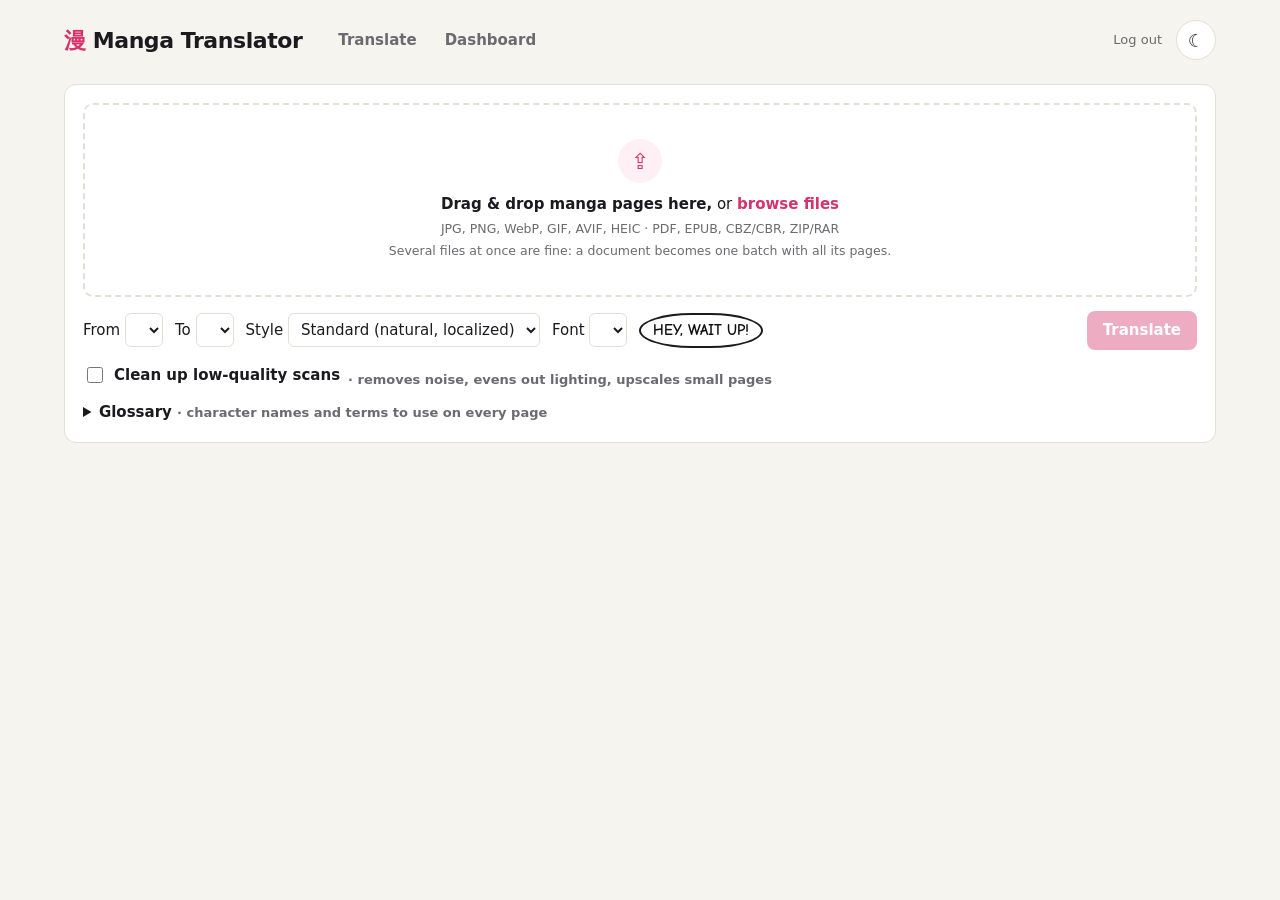
==== frontend/index.html @ 8e8c88ec "Scan cleanup and LaMa inpainting - LaMa (manga/anime fine-tune) rebuilds artwork behind text outside" ====
<!DOCTYPE html>
<html lang="en">
<head>
  <meta charset="UTF-8">
  <meta name="viewport" content="width=device-width, initial-scale=1">
  <title>Manga Translator</title>
  <link rel="stylesheet" href="style.css">
  <script>
    // Apply the saved theme (or the system setting) before the page draws, so it doesn't flash
    (function () {
      var saved = null;
      try { saved = localStorage.getItem("theme"); } catch (e) {}
      var dark = saved ? saved === "dark" : window.matchMedia("(prefers-color-scheme: dark)").matches;
      document.documentElement.dataset.theme = dark ? "dark" : "light";
    })();
  </script>
</head>
<body>
  <header>
    <a class="brand" href="/"><span class="kanji">漫</span> Manga Translator</a>
    <nav>
      <a href="/index.html">Translate</a>
      <a href="/dashboard.html">Dashboard</a>
    </nav>
    <div class="header-right">
      <span id="user-name" class="note"></span>
      <button id="logout" class="link-btn" type="button">Log out</button>
      <button id="theme-toggle" type="button" aria-label="Toggle dark mode"></button>
    </div>
  </header>

  <main>
    <section id="upload-panel" class="card">
      <label id="dropzone" for="file-input">
        <input id="file-input" type="file" multiple
               accept="image/*,.avif,.heic,.heif,.zip,.cbz,.epub,.rar,.cbr,.pdf" hidden>
        <span class="upload-icon">⇪</span>
        <span><strong>Drag &amp; drop manga pages here,</strong> or <span class="link">browse files</span></span>
        <small>JPG, PNG, WebP, GIF, AVIF, HEIC · PDF, EPUB, CBZ/CBR, ZIP/RAR</small>
        <small>Several files at once are fine: a document becomes one batch with all its pages.</small>
      </label>
      <div id="file-list" hidden>
        <div class="file-head">
          <span id="file-count" class="note"></span>
          <button id="clear-all" class="link-btn" type="button">✕ Clear all</button>
        </div>
        <div id="file-grid"></div>
      </div>
      <div class="controls">
        <label>From <select id="source-lang"></select></label>
        <label>To <select id="target-lang"></select></label>
        <label>Style
          <select id="style">
            <option value="standard">Standard (natural, localized)</option>
            <option value="honorifics">Keep honorifics</option>
            <option value="faithful">Faithful (scanlation style)</option>
          </select>
        </label>
        <label>Font <select id="font-style"></select></label>
        <span id="font-preview" class="font-preview font-manga" aria-hidden="true">Hey, wait up!</span>
        <button id="translate-btn" disabled>Translate</button>
      </div>
      <label class="check">
        <input type="checkbox" id="enhance">
        Clean up low-quality scans <span class="note">· removes noise, evens out lighting, upscales small pages</span>
      </label>
      <details class="glossary">
        <summary>Glossary <span class="note">· character names and terms to use on every page</span></summary>
        <textarea id="glossary" rows="3" placeholder="悟飯 = Gohan&#10;ビースト = Beast&#10;気 = ki"></textarea>
      </details>
      <p id="mode-note" class="note" hidden></p>
    </section>

    <section id="progress-panel" class="card" hidden>
      <div id="batch-progress" hidden>
        <div class="bar"><div id="bar-fill"></div></div>
        <p id="batch-count" class="note"></p>
      </div>
      <ol id="stages">
        <li data-stage="detecting">Detect bubbles</li>
        <li data-stage="reading">Read text</li>
        <li data-stage="translating">Translate</li>
        <li data-stage="cleaning">Erase text</li>
        <li data-stage="typesetting">Typeset</li>
      </ol>
      <p id="error" class="error" hidden></p>
    </section>

    <section id="result-panel" hidden>
      <div class="toolbar">
        <div class="seg">
          <button data-view="side" class="active">Side by side</button>
          <button data-view="translated">Translated</button>
          <button data-view="original">Original</button>
          <button data-view="slider">Slider</button>
        </div>
        <div class="downloads">
          <button id="read-btn" class="button secondary" type="button" title="Fullscreen reader (← → keys, O = original)">⛶ Read</button>
          <a id="download" class="button secondary" download>Download page</a>
          <a id="download-all" class="button" hidden>Download all (ZIP)</a>
        </div>
      </div>
      <div id="page-strip" hidden></div>
      <div id="viewer" class="side">
        <figure class="orig"><img id="img-original" alt="Original page"><figcaption>Original</figcaption></figure>
        <figure class="trans"><img id="img-translated" alt="Translated page"><figcaption>Translated</figcaption></figure>
        <figure class="compare-wrap">
          <div id="compare" class="compare" style="--pos: 50%">
            <img id="cmp-translated" alt="Translated page">
            <div class="cmp-orig"><img id="cmp-original" alt="Original page"></div>
            <div class="cmp-handle"><span>⇆</span></div>
          </div>
          <figcaption>Drag to compare: original ← → translated</figcaption>
        </figure>
      </div>

      <div class="card">
        <h2>Edit translations</h2>
        <p class="note">Fix any line, then re-render. Only the typesetting step re-runs.</p>
        <div id="bubbles"></div>
        <div class="edit-actions">
          <button id="rerender-btn">Re-render page</button>
          <label>Font <select id="edit-font"></select></label>
        </div>
      </div>
    </section>
  </main>

  <div id="reader" hidden>
    <img id="reader-img" alt="">
    <button class="reader-zone prev" type="button" aria-label="Previous page"></button>
    <button class="reader-zone next" type="button" aria-label="Next page"></button>
    <div class="reader-bar">
      <button id="reader-prev" type="button">‹ Prev</button>
      <span id="reader-count"></span>
      <button id="reader-next" type="button">Next ›</button>
      <button id="reader-orig" type="button" title="Hold O">Original</button>
      <button id="reader-close" type="button" title="Esc">✕ Close</button>
    </div>
  </div>

  <script src="common.js"></script>
  <script src="app.js"></script>
</body>
</html>
---- frontend/style.css ----
:root {
  color-scheme: light;
  --bg: #f6f4ef; --ink: #1b1b1f; --muted: #6b6a70; --card: #fff;
  --surface: #fff;          /* inputs, buttons, figures */
  --soft: #f6f4ef;          /* subtle fills */
  --soft-2: #f1efe9;        /* stage chips, progress track */
  --accent-soft: #fff0f5;   /* pink tints */
  --ok-soft: #ebfbee;
  --on-ink: #fff;           /* text on --ink buttons */
  --overlay: rgba(255,255,255,.9);
  --line: #e2dfd7; --accent: #d6336c; --ok: #2b8a3e;
}

:root[data-theme="dark"] {
  color-scheme: dark;
  --bg: #141418; --ink: #ececf1; --muted: #9a99a3; --card: #1d1d23;
  --line: #303039; --accent: #f06595; --ok: #69db7c;
  --surface: #25252c; --soft: #26262d; --soft-2: #2a2a32;
  --accent-soft: #3a1f2b; --ok-soft: #1f3324; --on-ink: #141418;
  --overlay: rgba(20,20,24,.85);
}
* { box-sizing: border-box; }
body { margin: 0; font: 15px/1.5 system-ui, sans-serif; background: var(--bg); color: var(--ink); }
header { padding: 20px 24px 8px; max-width: 1200px; margin: 0 auto;
  display: flex; align-items: center; gap: 24px; }
.brand { font-size: 22px; font-weight: 800; letter-spacing: -.02em; color: var(--ink); text-decoration: none; }
.brand .kanji { color: var(--accent); }
nav { display: flex; gap: 4px; }
nav a { color: var(--muted); text-decoration: none; font-weight: 600; padding: 6px 12px; border-radius: 8px; }
nav a:hover { color: var(--ink); }
nav a.active { color: var(--ink); background: var(--soft-2); }
.header-right { margin-left: auto; display: flex; align-items: center; gap: 8px; }
main { max-width: 1200px; margin: 0 auto; padding: 16px 24px 60px; display: grid; gap: 16px; }
.card { background: var(--card); border: 1px solid var(--line); border-radius: 12px; padding: 18px; }
h2 { margin: 0 0 4px; font-size: 17px; }

#dropzone { display: flex; flex-direction: column; align-items: center; gap: 4px; padding: 34px;
  border: 2px dashed var(--line); border-radius: 10px; cursor: pointer; text-align: center; }
#dropzone.drag, #dropzone:hover { border-color: var(--accent); background: var(--accent-soft); }
#dropzone small { color: var(--muted); }

.controls { display: flex; gap: 12px; align-items: center; margin-top: 14px; flex-wrap: wrap; }
select, textarea { font: inherit; padding: 6px 8px; border: 1px solid var(--line); border-radius: 6px; background: var(--surface); color: var(--ink); }
button, .button { font: inherit; font-weight: 600; padding: 8px 16px; border-radius: 8px; border: 0;
  background: var(--ink); color: var(--on-ink); cursor: pointer; text-decoration: none; }
button:disabled { opacity: .4; cursor: default; }
#translate-btn { margin-left: auto; background: var(--accent); }
.note { color: var(--muted); margin: 8px 0 0; font-size: 13px; }
.error { color: #c92a2a; font-weight: 600; }

#stages { display: flex; gap: 8px; list-style: none; padding: 0; margin: 0; flex-wrap: wrap; }
#stages li { flex: 1; min-width: 110px; padding: 10px; border-radius: 8px; background: var(--soft-2);
  color: var(--muted); text-align: center; font-size: 13px; }
#stages li.active { background: var(--accent-soft); color: var(--accent); font-weight: 700; animation: pulse 1.2s infinite; }
#stages li.done { background: var(--ok-soft); color: var(--ok); }
@keyframes pulse { 50% { opacity: .55; } }

.toolbar { display: flex; justify-content: space-between; align-items: center; gap: 12px; }
.seg { display: inline-flex; border: 1px solid var(--line); border-radius: 8px; overflow: hidden; }
.seg button { background: var(--surface); color: var(--ink); border-radius: 0; font-weight: 500; }
.seg button.active { background: var(--ink); color: var(--on-ink); }

#viewer { display: grid; gap: 12px; margin-top: 12px; }
#viewer.side { grid-template-columns: 1fr 1fr; }
#viewer.translated .orig, #viewer.original .trans { display: none; }
figure { margin: 0; background: var(--surface); border: 1px solid var(--line); border-radius: 10px; padding: 8px; }
figure img { width: 100%; display: block; border-radius: 4px; }
figcaption { text-align: center; color: var(--muted); font-size: 12px; padding-top: 4px; }

#bubbles { display: grid; gap: 10px; margin: 12px 0; }
.bubble { display: grid; grid-template-columns: 32px 1fr 1.4fr; gap: 10px; align-items: start; }
.bubble .num { width: 28px; height: 28px; border-radius: 50%; background: var(--accent); color: #fff;
  display: grid; place-items: center; font-weight: 700; font-size: 13px; }
.bubble .src { padding: 6px 8px; background: var(--soft); border-radius: 6px; font-size: 14px; }
.bubble textarea { width: 100%; resize: vertical; min-height: 38px; }

@media (max-width: 760px) {
  #viewer.side { grid-template-columns: 1fr; }
  .bubble { grid-template-columns: 32px 1fr; }
  .bubble textarea { grid-column: 2; }
}

.glossary { margin-top: 12px; }
.glossary summary { cursor: pointer; font-weight: 600; }
.glossary textarea { width: 100%; margin-top: 8px; font-family: inherit; }

.bar { height: 10px; background: var(--soft-2); border-radius: 99px; overflow: hidden; }
#bar-fill { height: 100%; width: 0; background: var(--accent); transition: width .4s; }
#batch-progress { margin-bottom: 12px; }
.downloads { display: flex; gap: 8px; }
.button.secondary { background: var(--surface); color: var(--ink); border: 1px solid var(--line); }

#page-strip { display: flex; gap: 8px; overflow-x: auto; padding: 12px 2px 4px; }
.thumb { position: relative; flex: 0 0 auto; width: 84px; padding: 0; border: 2px solid transparent;
  border-radius: 8px; background: var(--surface); overflow: hidden; cursor: pointer; }
.thumb img { width: 100%; height: 118px; object-fit: cover; display: block; }
.thumb.selected { border-color: var(--accent); }
.thumb .num { position: absolute; left: 4px; top: 4px; background: rgba(0,0,0,.7); color: #fff;
  font-size: 11px; padding: 1px 6px; border-radius: 99px; }
.thumb .state { position: absolute; inset: auto 0 0 0; font-size: 11px; padding: 2px; text-align: center;
  background: var(--overlay); color: var(--muted); font-weight: 600; }
.thumb.done .state { color: var(--ok); }
.thumb.error .state { color: #c92a2a; }
.thumb.running .state { color: var(--accent); }

.upload-icon { width: 44px; height: 44px; border-radius: 50%; background: var(--accent-soft); color: var(--accent);
  display: grid; place-items: center; font-size: 22px; margin-bottom: 6px; }
.link { color: var(--accent); font-weight: 600; }
.link-btn { background: none; color: var(--muted); padding: 4px 6px; font-weight: 500; font-size: 13px; }
.link-btn:hover { color: var(--accent); }

#file-list { margin-top: 14px; }
.file-head { display: flex; justify-content: space-between; align-items: center; }
#file-grid { display: grid; grid-template-columns: repeat(auto-fill, minmax(120px, 1fr)); gap: 10px; margin-top: 8px; }
.file-card { position: relative; border: 2px solid var(--line); border-radius: 10px; overflow: hidden; background: var(--surface); }
.file-card.lowres { border-color: #f59f00; }
.file-card .preview { height: 150px; display: grid; place-items: center; background: var(--soft); overflow: hidden; }
.file-card .preview img { min-height: 0; }
.file-card .preview img { width: 100%; height: 100%; object-fit: cover; }
.file-card .doc { font-weight: 800; font-size: 20px; color: var(--muted); letter-spacing: .05em; }
.file-card .meta { padding: 6px 8px; font-size: 12px; }
.file-card .meta b { display: block; overflow: hidden; text-overflow: ellipsis; white-space: nowrap; }
.file-card .meta span { color: var(--muted); }
.file-card .badge { position: absolute; left: 6px; top: 6px; background: #f59f00; color: #fff;
  font-size: 11px; font-weight: 700; padding: 1px 7px; border-radius: 99px; }
.file-card .remove { position: absolute; right: 6px; top: 6px; width: 24px; height: 24px; padding: 0;
  border-radius: 50%; background: rgba(0,0,0,.65); font-size: 13px; line-height: 24px; }

/* Theme toggle */
#theme-toggle { background: var(--surface); color: var(--ink); border: 1px solid var(--line);
  width: 40px; height: 40px; padding: 0; border-radius: 50%; font-size: 18px; flex: 0 0 auto; }
#theme-toggle:hover { border-color: var(--accent); }
body, .card, select, textarea, figure { transition: background-color .2s, color .2s, border-color .2s; }

/* Login */
main.narrow { max-width: 420px; }
.auth-card { display: grid; gap: 14px; }
.tabs { display: flex; }
.tabs button { flex: 1; }
#auth-form { display: grid; gap: 12px; }
#auth-form label { display: grid; gap: 4px; font-weight: 600; font-size: 14px; }
input { font: inherit; padding: 8px 10px; border: 1px solid var(--line); border-radius: 6px;
  background: var(--surface); color: var(--ink); }
input:focus, select:focus, textarea:focus { outline: 2px solid var(--accent); outline-offset: -1px; }

/* Dashboard */
.dash-head { display: flex; justify-content: space-between; align-items: end; gap: 12px; }
.dash-head h2 { font-size: 22px; }
#dash-grid { display: grid; grid-template-columns: repeat(auto-fill, minmax(220px, 1fr)); gap: 14px; }
.dash-card { background: var(--card); border: 1px solid var(--line); border-radius: 12px; overflow: hidden;
  display: flex; flex-direction: column; }
.dash-thumb { display: block; height: 200px; background: var(--soft); }
.dash-thumb img { width: 100%; height: 100%; object-fit: cover; object-position: top; display: block; }
.dash-body { padding: 12px; display: grid; gap: 2px; }
.dash-name { overflow: hidden; text-overflow: ellipsis; white-space: nowrap; }
.dash-body .note { margin: 0; font-size: 13px; }
.expires { font-size: 12px; font-weight: 600; color: #e67700; margin-top: 4px; }
.dash-actions { display: flex; gap: 6px; align-items: center; margin-top: 10px; }
.dash-actions .button { padding: 6px 12px; font-size: 14px; }
.link-btn.danger { margin-left: auto; color: #e03131; }
a[aria-disabled="true"] { opacity: .4; pointer-events: none; }

/* Font picker previews (fonts served from /fonts) */
@font-face { font-family: "ComicNeue"; src: url("/fonts/ComicNeue-Bold.ttf"); font-weight: 700; }
@font-face { font-family: "Bangers"; src: url("/fonts/Bangers-Regular.ttf"); }
@font-face { font-family: "PatrickHand"; src: url("/fonts/PatrickHand-Regular.ttf"); }
.font-manga { font-family: "ComicNeue", "Comic Sans MS", cursive; font-weight: 700; }
.font-action { font-family: "Bangers", Impact, sans-serif; letter-spacing: .04em; }
.font-handwritten { font-family: "PatrickHand", cursive; }
.font-clean { font-family: Arial, "DejaVu Sans", sans-serif; font-weight: 700; }
.font-preview { text-transform: uppercase; padding: 4px 12px; border: 2px solid var(--ink);
  border-radius: 50% / 60%; background: #fff; color: #111; font-size: 15px; white-space: nowrap; }
.edit-actions { display: flex; gap: 12px; align-items: center; }

/* Before/after slider */
.compare-wrap { display: none; }
#viewer.slider { grid-template-columns: 1fr; justify-items: center; }
#viewer.slider .orig, #viewer.slider .trans { display: none; }
#viewer.slider .compare-wrap { display: block; text-align: center; }
/* Sized by the translated image, capped to the window height so the whole page is visible */
.compare { position: relative; display: inline-block; overflow: hidden; cursor: ew-resize;
  user-select: none; touch-action: none; border-radius: 4px; vertical-align: top; }
.compare img { display: block; pointer-events: none; }
#cmp-translated { max-width: 100%; max-height: 85vh; width: auto; height: auto; }
.cmp-orig { position: absolute; inset: 0; clip-path: inset(0 calc(100% - var(--pos)) 0 0); }
.cmp-orig img { width: 100%; height: 100%; object-fit: contain; }
.cmp-handle { position: absolute; top: 0; bottom: 0; left: var(--pos); width: 3px; margin-left: -1.5px;
  background: var(--accent); }
.cmp-handle span { position: absolute; top: 50%; left: 50%; transform: translate(-50%, -50%);
  width: 34px; height: 34px; border-radius: 50%; background: var(--accent); color: #fff;
  display: grid; place-items: center; font-size: 16px; box-shadow: 0 2px 8px rgba(0,0,0,.3); }

/* Fullscreen reader (always dark, like a reading app) */
#reader { position: fixed; inset: 0; z-index: 100; background: #0d0d10; display: grid; place-items: center;
  padding-bottom: 56px; }  /* keep the page clear of the toolbar */
#reader[hidden] { display: none; }
#reader-img { max-width: 100vw; max-height: calc(100vh - 56px); object-fit: contain; }
.reader-zone { position: absolute; top: 0; bottom: 56px; width: 35%; background: none; border-radius: 0; padding: 0; }
.reader-zone.prev { left: 0; cursor: w-resize; }
.reader-zone.next { right: 0; cursor: e-resize; }
.reader-bar { position: absolute; bottom: 0; left: 0; right: 0; height: 56px; display: flex; gap: 10px;
  align-items: center; justify-content: center; background: rgba(0,0,0,.6); color: #ddd; }
.reader-bar button { background: #2a2a32; color: #eee; font-weight: 500; padding: 6px 14px; }
.reader-bar button.on { background: var(--accent); color: #fff; }

/* Long webtoon strips */
.compare.strip { display: block; max-width: 760px; margin: 0 auto; }
.compare.strip #cmp-translated { max-height: none; width: 100%; }
#reader.scroll { display: block; overflow-y: auto; }
#reader.scroll #reader-img { display: block; margin: 0 auto; max-height: none; width: min(800px, 100vw); }
#reader.scroll .reader-zone { display: none; }  /* scroll to read; arrows/buttons still flip */
#reader.scroll .reader-bar { position: fixed; }

label.check { display: flex; align-items: center; gap: 8px; margin-top: 12px; font-weight: 600; cursor: pointer; }
label.check input { width: 16px; height: 16px; accent-color: var(--accent); }
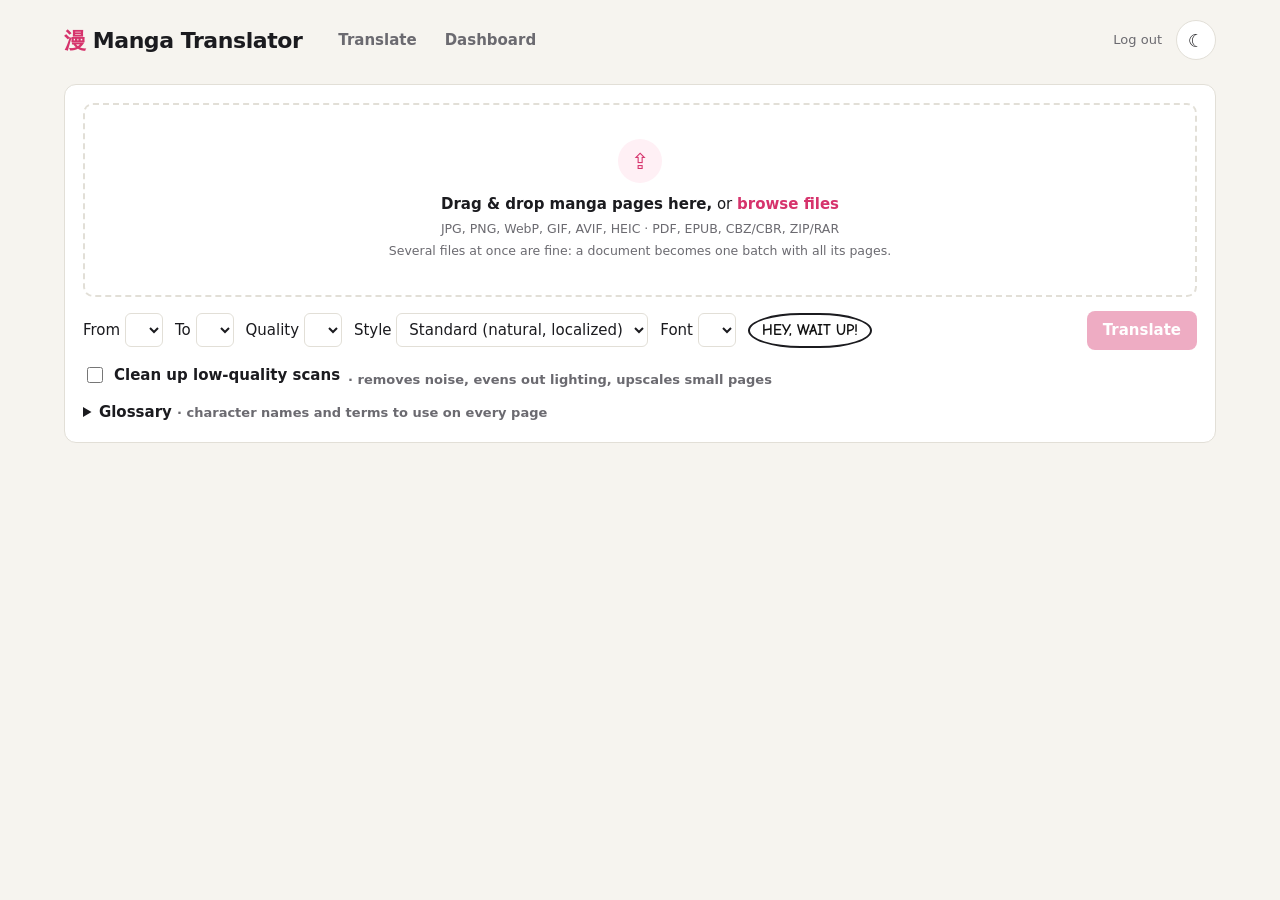
==== commit 5ec092ee: "Quality setting (Economy/Best) and cost tracking - Economy = Claude Haiku 5.5 (default), Best = Clau" ====
--- a/frontend/index.html
+++ b/frontend/index.html
@@ -49,6 +49,9 @@
       <div class="controls">
         <label>From <select id="source-lang"></select></label>
         <label>To <select id="target-lang"></select></label>
+        <label title="Economy uses Claude Haiku (much cheaper). Best uses Claude Sonnet (better with stylized lettering and wordplay).">
+          Quality <select id="quality"></select>
+        </label>
         <label>Style
           <select id="style">
             <option value="standard">Standard (natural, localized)</option>
@@ -94,6 +97,7 @@
           <button data-view="original">Original</button>
           <button data-view="slider">Slider</button>
         </div>
+        <span id="cost-info" class="note" title="Estimated from the token counts Claude reported. Your Claude Console's Usage page has the exact bill."></span>
         <div class="downloads">
           <button id="read-btn" class="button secondary" type="button" title="Fullscreen reader (← → keys, O = original)">⛶ Read</button>
           <a id="download" class="button secondary" download>Download page</a>
--- a/frontend/style.css
+++ b/frontend/style.css
@@ -213,3 +213,11 @@
 
 label.check { display: flex; align-items: center; gap: 8px; margin-top: 12px; font-weight: 600; cursor: pointer; }
 label.check input { width: 16px; height: 16px; accent-color: var(--accent); }
+
+/* Dashboard: extension key */
+.ext-card { margin-top: 24px; display: grid; gap: 8px; }
+.ext-card code { background: var(--soft-2); padding: 1px 6px; border-radius: 4px; }
+.key-row { display: flex; gap: 8px; }
+.key-row input { flex: 1; font-family: ui-monospace, monospace; font-size: 13px; }
+
+#cost-info { margin: 0 0 0 auto; padding-right: 8px; white-space: nowrap; }
